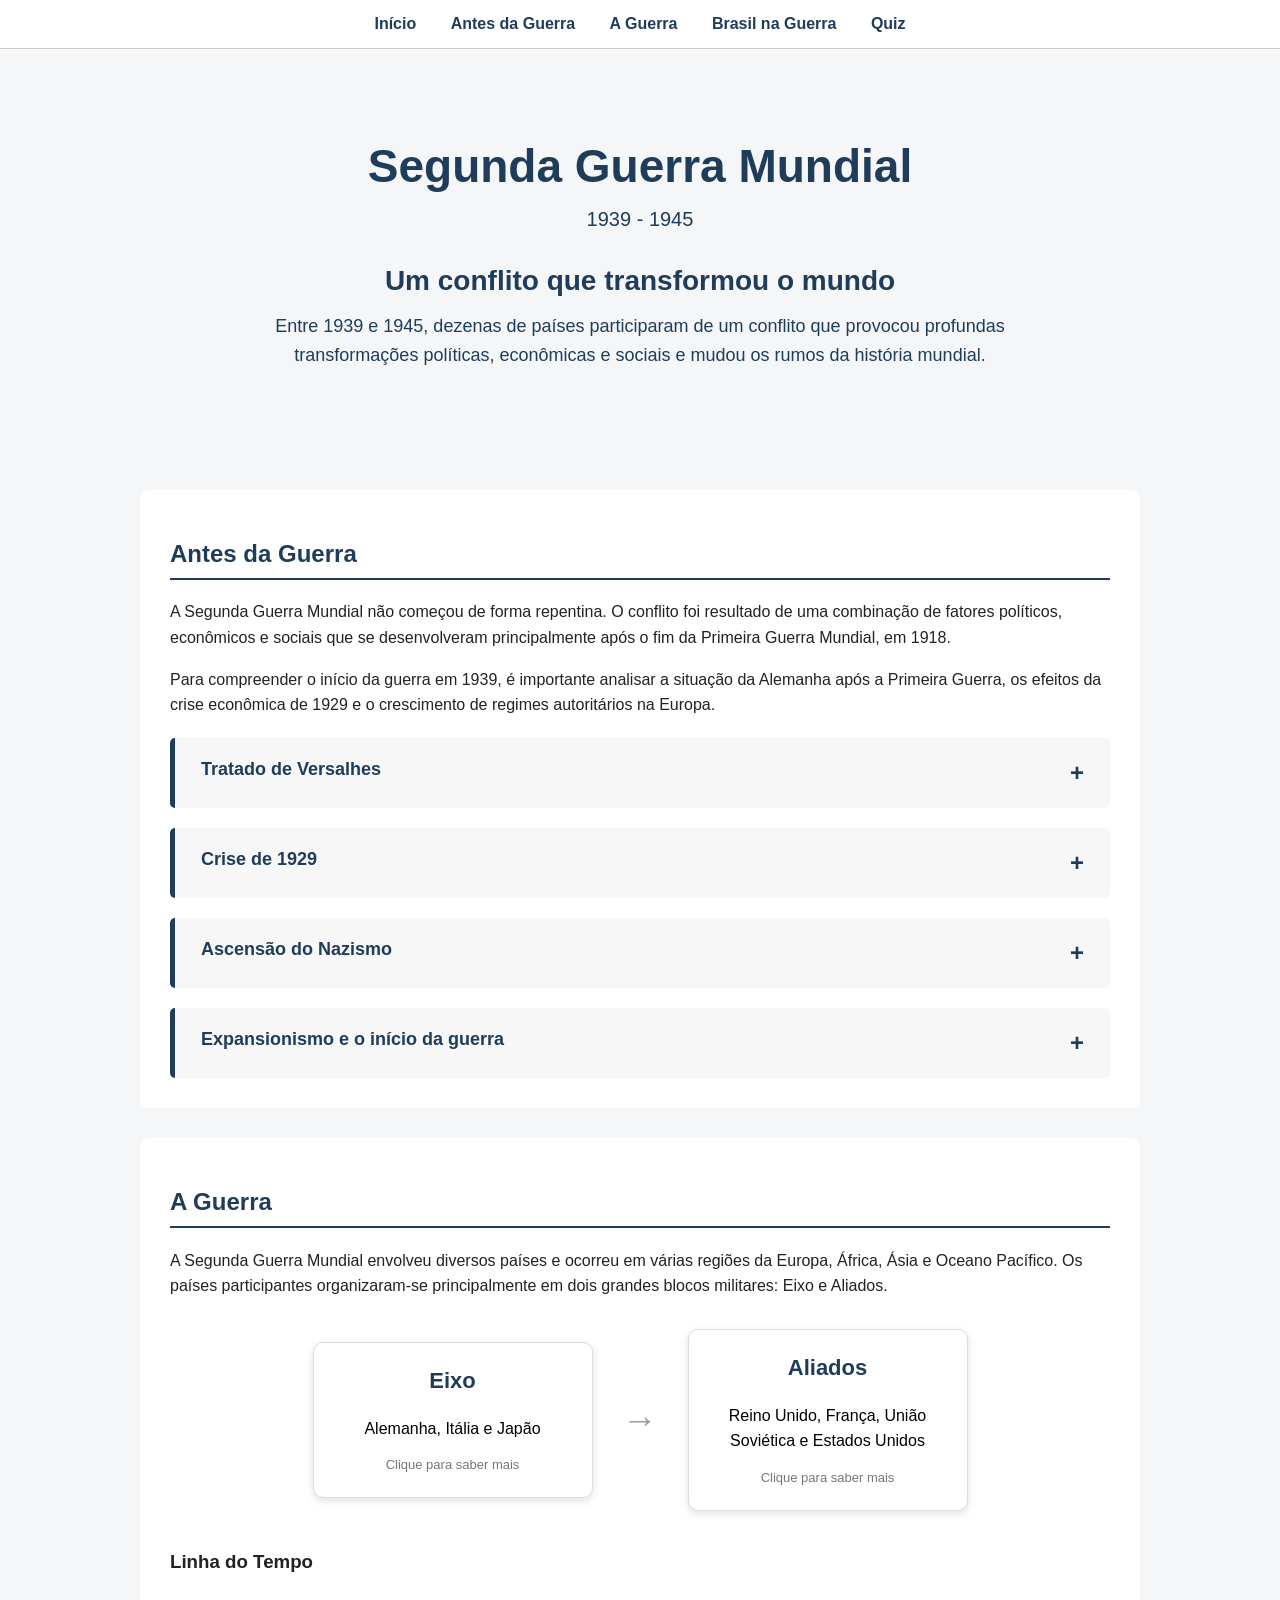
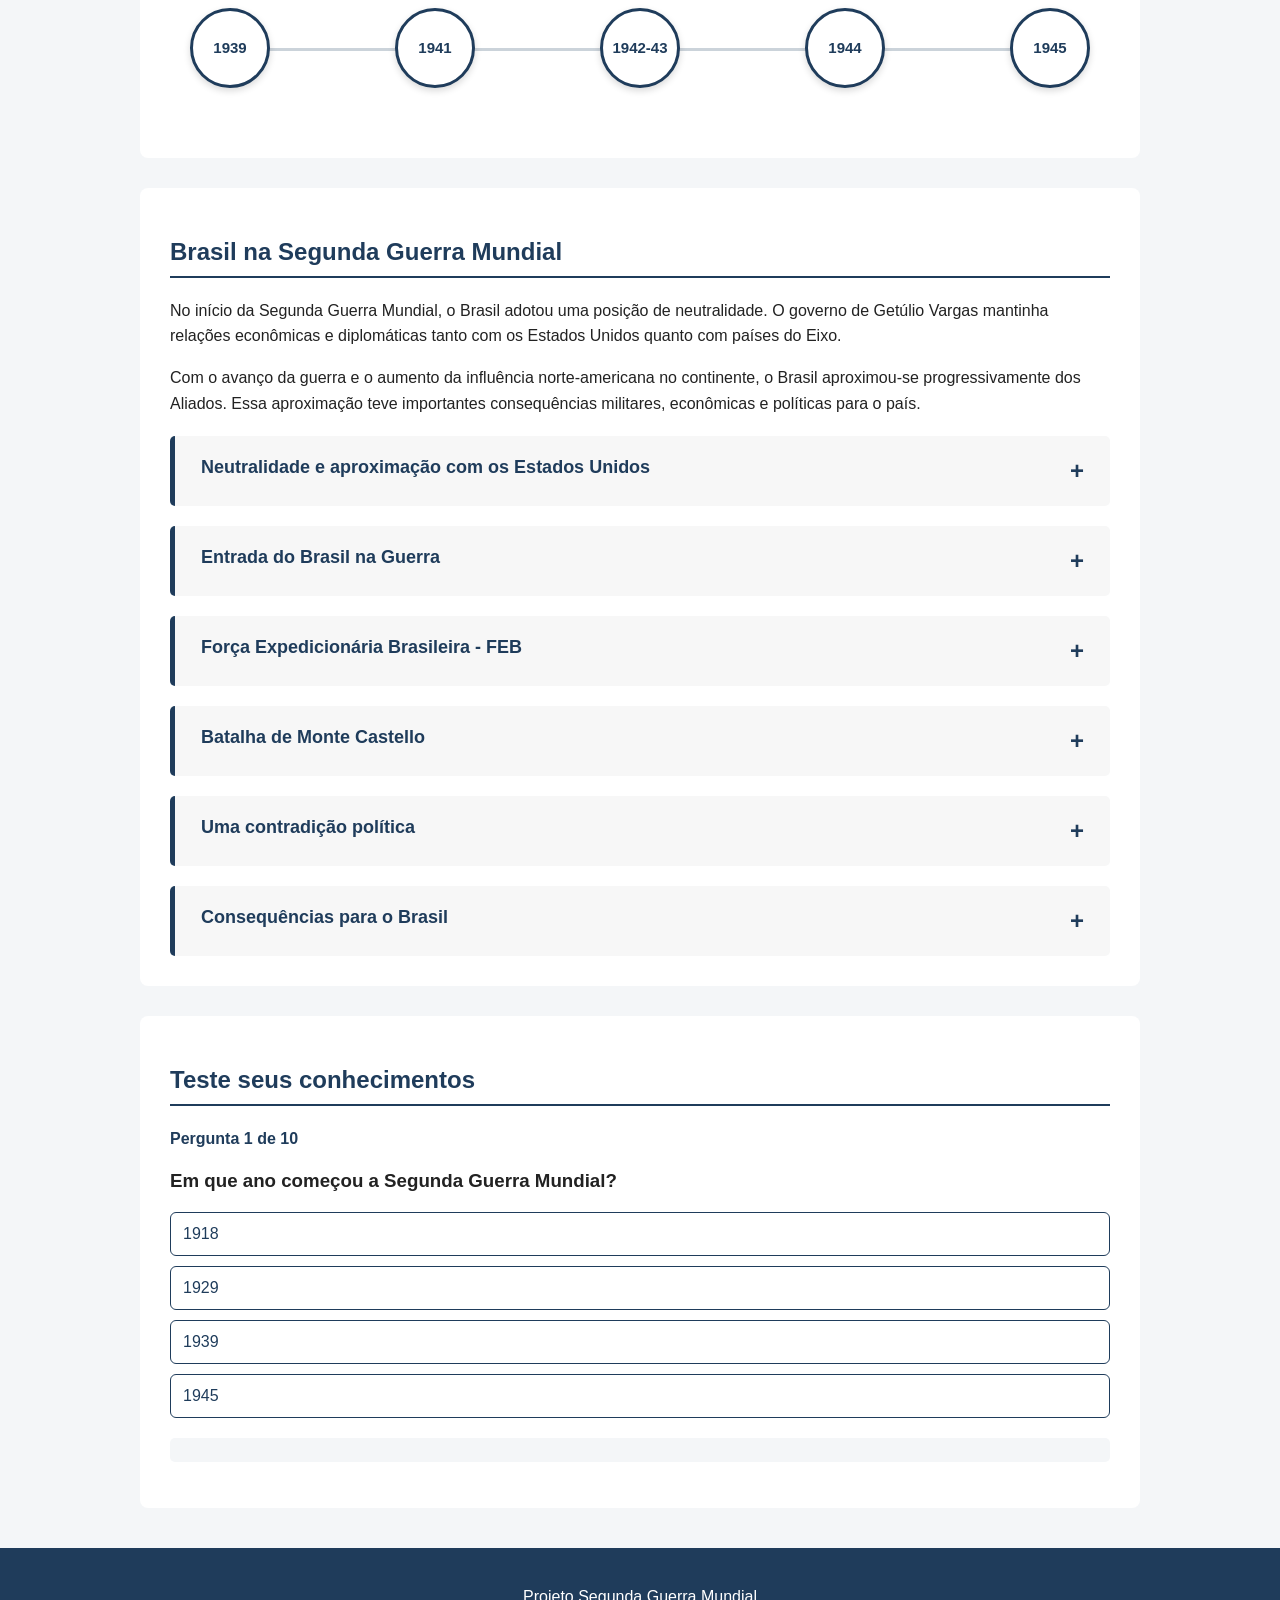
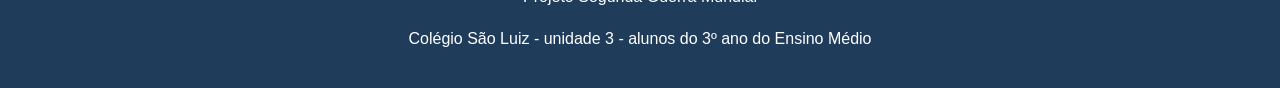
==== index.html @ da37304d "Add files via upload" ====
<!DOCTYPE html>
<html lang="pt-br">

<head>
    <meta charset="UTF-8">
    <meta name="viewport" content="width=device-width, initial-scale=1.0">
    <title>Segunda Guerra Mundial</title>
    <link rel="stylesheet" href="style.css">
</head>

<body>

    <!-- MENU -->
    <nav>
        <a href="#inicio">Início</a>
        <a href="#antes-guerra">Antes da Guerra</a>
        <a href="#guerra">A Guerra</a>
        <a href="#brasil">Brasil na Guerra</a>
        <a href="#quiz">Quiz</a>
    </nav>

    <!-- CABEÇALHO -->
    <header id="inicio">
        <h1>Segunda Guerra Mundial</h1>
        <p class="periodo">1939 - 1945</p>

        <h2>Um conflito que transformou o mundo</h2>

        <p class="introducao">
            Entre 1939 e 1945, dezenas de países participaram de um conflito
            que provocou profundas transformações políticas, econômicas
            e sociais e mudou os rumos da história mundial.
        </p>
    </header>

    <!-- CONTEÚDO PRINCIPAL -->
    <main>

        <!-- ANTES DA GUERRA -->
        <section id="antes-guerra">

            <h2>Antes da Guerra</h2>

            <p>
                A Segunda Guerra Mundial não começou de forma repentina.
                O conflito foi resultado de uma combinação de fatores políticos,
                econômicos e sociais que se desenvolveram principalmente após
                o fim da Primeira Guerra Mundial, em 1918.
            </p>

            <p>
                Para compreender o início da guerra em 1939, é importante analisar
                a situação da Alemanha após a Primeira Guerra, os efeitos da crise
                econômica de 1929 e o crescimento de regimes autoritários na Europa.
            </p>

            <article class="acordeao">

                <button class="titulo-acordeao">
                    Tratado de Versalhes
                    <span>+</span>
                </button>

                <div class="conteudo-acordeao">
                    <p>
                        O Tratado de Versalhes foi assinado em 1919, após a derrota
                        da Alemanha na Primeira Guerra Mundial. O acordo estabeleceu
                        uma série de punições e limitações ao país.
                    </p>

                    <p>
                        A Alemanha perdeu territórios, teve suas forças militares
                        reduzidas e foi obrigada a pagar grandes reparações financeiras
                        aos países vencedores.
                    </p>

                    <p>
                        Além disso, o tratado atribuiu à Alemanha e a seus aliados
                        a responsabilidade pelas perdas e danos provocados pela guerra.
                    </p>

                    <p>
                        Essas condições provocaram forte ressentimento em parte da
                        sociedade alemã. Adolf Hitler posteriormente explorou esse
                        sentimento em seus discursos, prometendo recuperar o orgulho
                        nacional, reconstruir as forças militares e romper com as
                        limitações impostas pelo tratado.
                    </p>

                    <p>
                        <strong>Atenção para o ENEM:</strong>
                        o Tratado de Versalhes não deve ser entendido como a única
                        causa da Segunda Guerra Mundial. Ele fez parte de um conjunto
                        de fatores que contribuíram para a instabilidade política
                        europeia no período entre guerras.
                    </p>
                </div>

            </article>

            <article class="acordeao">

                <button class="titulo-acordeao">
                    Crise de 1929
                    <span>+</span>
                </button>

                <div class="conteudo-acordeao">
                    <p>
                        Em 1929, uma grave crise econômica iniciada nos Estados Unidos
                        atingiu diversos países. Empresas faliram, bancos fecharam
                        e milhões de pessoas ficaram desempregadas.
                    </p>

                    <p>
                        A Alemanha foi especialmente afetada porque sua economia
                        dependia fortemente de empréstimos e investimentos
                        norte-americanos durante a década de 1920.
                    </p>

                    <p>
                        Com o aumento do desemprego, da pobreza e da insatisfação
                        social, muitos alemães perderam confiança nas instituições
                        democráticas da República de Weimar.
                    </p>

                    <p>
                        Nesse ambiente de instabilidade, partidos políticos radicais
                        ganharam espaço. O Partido Nazista utilizou a crise para
                        ampliar seu apoio, apresentando Hitler como um líder capaz
                        de recuperar a economia e restaurar o poder da Alemanha.
                    </p>

                    <p>
                        <strong>Relação importante:</strong>
                        crise econômica → aumento da insatisfação social →
                        enfraquecimento político → crescimento de movimentos
                        autoritários.
                    </p>
                </div>

            </article>

            <article class="acordeao">

                <button class="titulo-acordeao">
                    Ascensão do Nazismo
                    <span>+</span>
                </button>

                <div class="conteudo-acordeao">
                    <p>
                        Adolf Hitler tornou-se chanceler da Alemanha em 1933.
                        Nos anos seguintes, o regime nazista eliminou progressivamente
                        as instituições democráticas e estabeleceu uma ditadura.
                    </p>

                    <p>
                        O nazismo defendia um nacionalismo extremo, o militarismo,
                        o autoritarismo e uma ideologia racial baseada na falsa ideia
                        de superioridade de determinados grupos humanos.
                    </p>

                    <p>
                        O antissemitismo tornou-se política de Estado. Judeus foram
                        perseguidos, tiveram direitos retirados e posteriormente foram
                        vítimas de um processo sistemático de deportação e extermínio.
                    </p>

                    <p>
                        O governo nazista também utilizou intensamente a propaganda.
                        Rádio, cinema, cartazes, discursos e grandes manifestações
                        públicas foram utilizados para divulgar a ideologia do regime
                        e construir a imagem de Hitler como líder da nação.
                    </p>

                    <p>
                        Ao mesmo tempo, a Alemanha iniciou um processo de
                        rearmamento e expansão territorial, desrespeitando
                        diversas limitações estabelecidas após a Primeira Guerra.
                    </p>

                    <p>
                        <strong>Atenção para o ENEM:</strong>
                        propaganda, autoritarismo, nacionalismo, perseguição de
                        minorias e manipulação da opinião pública são temas que
                        podem aparecer associados ao estudo dos regimes totalitários.
                    </p>
                </div>

            </article>

            <article class="acordeao">

                <button class="titulo-acordeao">
                    Expansionismo e o início da guerra
                    <span>+</span>
                </button>

                <div class="conteudo-acordeao">
                    <p>
                        Durante a década de 1930, Alemanha, Itália e Japão adotaram
                        políticas expansionistas. Esses países buscavam ampliar
                        seus territórios e sua influência política e econômica.
                    </p>

                    <p>
                        Em 1938, a Alemanha anexou a Áustria, episódio conhecido
                        como Anschluss. No mesmo ano, Hitler reivindicou os Sudetos,
                        região da Tchecoslováquia com grande população de origem alemã.
                    </p>

                    <p>
                        Reino Unido e França inicialmente adotaram uma política
                        conhecida como <strong>apaziguamento</strong>, fazendo
                        concessões a Hitler na tentativa de evitar uma nova guerra
                        europeia.
                    </p>

                    <p>
                        A estratégia não conseguiu impedir a expansão alemã.
                        Em 1º de setembro de 1939, tropas alemãs invadiram a Polônia.
                    </p>

                    <p>
                        Dois dias depois, Reino Unido e França declararam guerra
                        à Alemanha. Começava oficialmente a Segunda Guerra Mundial.
                    </p>
                </div>

            </article>

        </section>

        <!-- A GUERRA -->
        <section id="guerra">

            <h2>A Guerra</h2>

            <p>
                A Segunda Guerra Mundial envolveu diversos países e ocorreu
                em várias regiões da Europa, África, Ásia e Oceano Pacífico.
                Os países participantes organizaram-se principalmente em
                dois grandes blocos militares: Eixo e Aliados.
            </p>

            <div class="blocos-guerra">

                <button class="bloco-guerra" onclick="mostrarBlocoGuerra('eixo')">
                    <h3>Eixo</h3>
                    <p>Alemanha, Itália e Japão</p>
                    <span>Clique para saber mais</span>
                </button>

                <div class="seta-guerra">→</div>

                <button class="bloco-guerra" onclick="mostrarBlocoGuerra('aliados')">
                    <h3>Aliados</h3>
                    <p>
                        Reino Unido, França,
                        União Soviética e Estados Unidos
                    </p>
                    <span>Clique para saber mais</span>
                </button>

            </div>

            <div id="eixo" class="conteudo-guerra">

                <h3>Potências do Eixo</h3>

                <p>
                    O Eixo foi formado principalmente por Alemanha,
                    Itália e Japão. Esses países possuíam governos
                    autoritários e adotavam políticas expansionistas.
                </p>

                <p>
                    A Alemanha nazista, liderada por Adolf Hitler,
                    buscava ampliar seus territórios na Europa.
                    A Itália fascista, comandada por Benito Mussolini,
                    buscava expandir sua influência no Mediterrâneo
                    e na África.
                </p>

                <p>
                    O Japão desenvolvia um projeto expansionista na Ásia
                    e no Oceano Pacífico, ocupando territórios e buscando
                    ampliar seu acesso a recursos naturais.
                </p>

            </div>

            <div id="aliados" class="conteudo-guerra">

                <h3>Potências Aliadas</h3>

                <p>
                    Entre as principais potências Aliadas estavam
                    Reino Unido, França, União Soviética
                    e Estados Unidos.
                </p>

                <p>
                    A composição dos Aliados mudou durante o conflito.
                    A União Soviética passou a combater diretamente
                    a Alemanha após a invasão alemã de seu território
                    em 1941.
                </p>

                <p>
                    No mesmo ano, os Estados Unidos entraram na guerra
                    após o ataque japonês à base naval de Pearl Harbor.
                    A entrada norte-americana ampliou significativamente
                    os recursos militares e econômicos disponíveis
                    aos Aliados.
                </p>

            </div>

            <!-- LINHA DO TEMPO -->
            <div class="linha-tempo">

                <h3>Linha do Tempo</h3>

                <div class="anos">
                    <button onclick="mostrarAno('ano1939', this)">1939</button>
                    <button onclick="mostrarAno('ano1941', this)">1941</button>
                    <button onclick="mostrarAno('ano1942', this)">1942-43</button>
                    <button onclick="mostrarAno('ano1944', this)">1944</button>
                    <button onclick="mostrarAno('ano1945', this)">1945</button>
                </div>

                <div id="ano1939" class="evento">

                    <h4>1939 - O início da guerra</h4>

                    <p>
                        Em 1º de setembro de 1939, tropas alemãs
                        invadiram a Polônia. Dois dias depois,
                        Reino Unido e França declararam guerra
                        à Alemanha.
                    </p>

                    <p>
                        Nos primeiros anos do conflito, a Alemanha utilizou
                        uma estratégia conhecida como
                        <strong>Blitzkrieg</strong>, ou guerra-relâmpago.
                    </p>

                    <p>
                        A estratégia combinava ataques rápidos de forças
                        terrestres, tanques e aviação para romper as defesas
                        inimigas antes que o adversário tivesse tempo
                        de reorganizar suas tropas.
                    </p>

                    <p>
                        A Blitzkrieg permitiu rápidas conquistas alemãs
                        em diversos territórios europeus.
                    </p>

                </div>

                <div id="ano1941" class="evento">

                    <h4>1941 - A guerra ganha dimensão global</h4>

                    <p>
                        Em junho de 1941, Hitler iniciou a
                        <strong>Operação Barbarossa</strong>,
                        uma gigantesca ofensiva militar contra
                        a União Soviética.
                    </p>

                    <p>
                        A invasão rompeu o pacto de não agressão que
                        Alemanha e União Soviética haviam assinado em 1939.
                        A partir daquele momento, os soviéticos passaram
                        a combater diretamente a Alemanha.
                    </p>

                    <p>
                        Em dezembro de 1941, o Japão atacou a base naval
                        norte-americana de <strong>Pearl Harbor</strong>,
                        no Havaí.
                    </p>

                    <p>
                        O ataque levou os Estados Unidos a entrarem
                        oficialmente na guerra. Com a participação direta
                        dos Estados Unidos e da União Soviética,
                        o equilíbrio de forças começou a mudar.
                    </p>

                </div>

                <div id="ano1942" class="evento">

                    <h4>1942-1943 - A virada da guerra</h4>

                    <p>
                        Entre 1942 e 1943 ocorreram batalhas decisivas
                        que começaram a alterar o rumo do conflito
                        em favor dos Aliados.
                    </p>

                    <p>
                        Na <strong>Batalha de Stalingrado</strong>,
                        tropas alemãs e soviéticas enfrentaram-se
                        em um dos combates mais violentos da guerra.
                    </p>

                    <p>
                        Em fevereiro de 1943, as forças alemãs cercadas
                        em Stalingrado se renderam.
                    </p>

                    <p>
                        A vitória soviética representou um importante
                        ponto de virada na frente oriental. A partir daí,
                        o Exército Vermelho avançou progressivamente
                        em direção à Alemanha.
                    </p>

                    <p>
                        No Oceano Pacífico, os Estados Unidos também
                        começaram a conter a expansão japonesa.
                        A <strong>Batalha de Midway</strong>, em 1942,
                        foi uma importante vitória norte-americana.
                    </p>

                </div>

                <div id="ano1944" class="evento">

                    <h4>1944 - O Dia D</h4>

                    <p>
                        Em 6 de junho de 1944, tropas dos Aliados
                        desembarcaram nas praias da Normandia,
                        no norte da França.
                    </p>

                    <p>
                        A operação ficou conhecida como
                        <strong>Dia D</strong> e abriu uma nova frente
                        de combate contra as forças alemãs
                        na Europa Ocidental.
                    </p>

                    <p>
                        Nos meses seguintes, os Aliados avançaram
                        pelo território francês. Paris foi libertada
                        em agosto de 1944.
                    </p>

                    <p>
                        Enquanto isso, tropas soviéticas continuavam
                        avançando pelo leste europeu em direção
                        ao território alemão.
                    </p>

                </div>

                <div id="ano1945" class="evento">

                    <h4>1945 - O fim da Segunda Guerra Mundial</h4>

                    <p>
                        No início de 1945, a Alemanha estava sendo
                        pressionada pelos Aliados no oeste
                        e pelas forças soviéticas no leste.
                    </p>

                    <p>
                        Tropas soviéticas chegaram a Berlim em abril.
                        Adolf Hitler morreu no final daquele mês
                        e, poucos dias depois, a Alemanha se rendeu.
                    </p>

                    <p>
                        A guerra na Europa terminou em maio de 1945,
                        mas os combates continuaram no Oceano Pacífico.
                    </p>

                    <p>
                        Em agosto, os Estados Unidos lançaram bombas
                        atômicas sobre as cidades japonesas de
                        <strong>Hiroshima</strong> e
                        <strong>Nagasaki</strong>.
                    </p>

                    <p>
                        O Japão anunciou sua rendição em agosto de 1945,
                        encerrando a Segunda Guerra Mundial.
                    </p>

                    <p>
                        O uso das bombas atômicas permanece objeto
                        de debates históricos sobre sua necessidade,
                        seus efeitos sobre a população civil e as
                        circunstâncias que levaram à rendição japonesa.
                    </p>

                </div>

            </div>

        </section>

        <!-- BRASIL NA GUERRA -->
        <section id="brasil">

            <h2>Brasil na Segunda Guerra Mundial</h2>

            <p>
                No início da Segunda Guerra Mundial, o Brasil adotou uma posição
                de neutralidade. O governo de Getúlio Vargas mantinha relações
                econômicas e diplomáticas tanto com os Estados Unidos quanto
                com países do Eixo.
            </p>

            <p>
                Com o avanço da guerra e o aumento da influência norte-americana
                no continente, o Brasil aproximou-se progressivamente dos Aliados.
                Essa aproximação teve importantes consequências militares,
                econômicas e políticas para o país.
            </p>

            <article class="acordeao">

                <button class="titulo-acordeao">
                    Neutralidade e aproximação com os Estados Unidos
                    <span>+</span>
                </button>

                <div class="conteudo-acordeao">
                    <p>
                        Durante os primeiros anos da guerra, o governo brasileiro
                        procurou manter uma posição de neutralidade.
                    </p>

                    <p>
                        Getúlio Vargas buscava negociar com diferentes potências
                        internacionais e obter vantagens econômicas para o processo
                        de industrialização brasileira.
                    </p>

                    <p>
                        Com o tempo, o Brasil aproximou-se dos Estados Unidos.
                        Essa relação envolveu acordos econômicos e militares,
                        além da utilização de bases aéreas brasileiras no Nordeste,
                        região estrategicamente importante para as operações
                        dos Aliados no Oceano Atlântico.
                    </p>

                    <p>
                        A aproximação também contribuiu para projetos de
                        industrialização, como a criação da Companhia Siderúrgica
                        Nacional, importante para o desenvolvimento da indústria
                        de base no país.
                    </p>
                </div>

            </article>

            <article class="acordeao">

                <button class="titulo-acordeao">
                    Entrada do Brasil na Guerra
                    <span>+</span>
                </button>

                <div class="conteudo-acordeao">
                    <p>
                        Em 1942, submarinos do Eixo atacaram diversos navios
                        mercantes brasileiros no Oceano Atlântico.
                    </p>

                    <p>
                        Os ataques provocaram a morte de centenas de pessoas
                        e causaram forte reação da população brasileira.
                        Manifestações ocorreram em várias cidades exigindo
                        uma resposta do governo.
                    </p>

                    <p>
                        Em agosto de 1942, o Brasil declarou estado de guerra
                        contra a Alemanha e a Itália, passando oficialmente
                        a participar do conflito ao lado dos Aliados.
                    </p>

                    <p>
                        O Brasil foi o único país da América do Sul a enviar
                        tropas terrestres para combater diretamente na Europa.
                    </p>
                </div>

            </article>

            <article class="acordeao">

                <button class="titulo-acordeao">
                    Força Expedicionária Brasileira - FEB
                    <span>+</span>
                </button>

                <div class="conteudo-acordeao">
                    <p>
                        Para participar dos combates na Europa, o Brasil criou
                        a <strong>Força Expedicionária Brasileira (FEB)</strong>.
                    </p>

                    <p>
                        Aproximadamente 25 mil militares brasileiros foram enviados
                        para a Itália entre 1944 e 1945, onde combateram tropas
                        alemãs ao lado das forças Aliadas.
                    </p>

                    <p>
                        Os soldados brasileiros ficaram conhecidos popularmente
                        como <strong>pracinhas</strong>.
                    </p>

                    <p>
                        O símbolo da FEB era uma cobra fumando cachimbo.
                        A imagem fazia referência à expressão utilizada antes
                        da participação brasileira na guerra:
                        <strong>"é mais fácil uma cobra fumar do que o Brasil
                        entrar na guerra"</strong>.
                    </p>

                    <p>
                        Quando o Brasil efetivamente enviou soldados para o conflito,
                        a frase acabou transformada no lema
                        <strong>"A cobra está fumando"</strong>.
                    </p>
                </div>

            </article>

            <article class="acordeao">

                <button class="titulo-acordeao">
                    Batalha de Monte Castello
                    <span>+</span>
                </button>

                <div class="conteudo-acordeao">
                    <p>
                        Uma das batalhas mais conhecidas envolvendo soldados
                        brasileiros ocorreu em <strong>Monte Castello</strong>,
                        na região dos Apeninos, na Itália.
                    </p>

                    <p>
                        A posição era ocupada por forças alemãs e representava
                        um importante ponto estratégico para o avanço dos Aliados.
                    </p>

                    <p>
                        Depois de diferentes tentativas de conquista,
                        as tropas brasileiras conseguiram tomar Monte Castello
                        em fevereiro de 1945.
                    </p>

                    <p>
                        A participação da FEB nessa e em outras operações tornou-se
                        um dos episódios mais lembrados da presença brasileira
                        na Segunda Guerra Mundial.
                    </p>
                </div>

            </article>

            <article class="acordeao">

                <button class="titulo-acordeao">
                    Uma contradição política
                    <span>+</span>
                </button>

                <div class="conteudo-acordeao">
                    <p>
                        A participação brasileira na guerra criou uma importante
                        contradição política.
                    </p>

                    <p>
                        Desde 1937, o Brasil vivia sob o
                        <strong>Estado Novo</strong>, regime autoritário
                        comandado por Getúlio Vargas.
                    </p>

                    <p>
                        Ao mesmo tempo, soldados brasileiros estavam sendo enviados
                        à Europa para combater governos autoritários e fascistas.
                    </p>

                    <p>
                        Essa situação fortaleceu críticas ao Estado Novo.
                        Se o Brasil lutava pela liberdade e contra ditaduras
                        no exterior, aumentava a pressão para que também
                        restabelecesse a democracia dentro do próprio país.
                    </p>
                </div>

            </article>

            <article class="acordeao">

                <button class="titulo-acordeao">
                    Consequências para o Brasil
                    <span>+</span>
                </button>

                <div class="conteudo-acordeao">
                    <p>
                        O fim da Segunda Guerra Mundial coincidiu com um período
                        de forte pressão pela redemocratização brasileira.
                    </p>

                    <p>
                        Em 1945, Getúlio Vargas foi afastado do poder,
                        encerrando o Estado Novo.
                    </p>

                    <p>
                        Nos anos seguintes, o Brasil iniciou uma nova fase
                        democrática, com eleições e a elaboração de uma nova
                        Constituição em 1946.
                    </p>

                    <p>
                        A guerra também fortaleceu as relações entre Brasil
                        e Estados Unidos e contribuiu para transformações
                        econômicas e industriais no país.
                    </p>

                    <p>
                        <strong>Atenção para o ENEM:</strong>
                        é importante perceber a relação entre a participação
                        brasileira na guerra e o processo de redemocratização.
                        A contradição entre combater regimes autoritários na Europa
                        e manter uma ditadura no Brasil é um ponto especialmente
                        relevante.
                    </p>
                </div>

            </article>

        </section>

        <!-- QUIZ -->
        <section id="quiz">

            <h2>Teste seus conhecimentos</h2>

            <div id="quiz-container">
                <p id="progresso"></p>
                <h3 id="pergunta"></h3>
                <div id="alternativas"></div>
                <p id="feedback"></p>

                <button id="proxima" onclick="proximaPergunta()">
                    Próxima pergunta
                </button>
            </div>

        </section>

    </main>

    <!-- RODAPÉ -->
    <footer>
        <p>Projeto Segunda Guerra Mundial</p>
        <p>Colégio São Luiz - unidade 3 - alunos do 3º ano do Ensino Médio</p>
    </footer>

    <script src="script.js"></script>

</body>
</html>
---- style.css ----
html {
    scroll-behavior: smooth;
}

body {
    margin: 0;
    font-family: Arial, sans-serif;
    background-color: #f4f6f8;
    color: #222;
}

/* CABEÇALHO */

header {
    background-color: #f4f6f8;
    color: #1f3c5b;
    text-align: center;
    padding: 90px 20px;
}

header h1 {
    margin: 0;
    font-size: 46px;
}

header .periodo {
    font-size: 20px;
    margin: 10px 0 30px;
}

header h2 {
    font-size: 28px;
    margin-bottom: 15px;
}

header .introducao {
    max-width: 800px;
    margin: auto;
    font-size: 18px;
    line-height: 1.6;
}

/* MENU */

nav {
    background-color: white;
    text-align: center;
    padding: 15px;
    border-bottom: 1px solid #ccc;
    position: sticky;
    top: 0;
    z-index: 1000;
}

nav a {
    color: #1f3c5b;
    text-decoration: none;
    margin: 0 15px;
    font-weight: bold;
}

nav a:hover {
    color: #c0392b;
}

/* CONTEÚDO PRINCIPAL */

main {
    width: 85%;
    max-width: 1000px;
    margin: auto;
}

/* SEÇÕES */

section {
    background-color: white;
    margin: 30px 0;
    padding: 30px;
    border-radius: 8px;
}

section h2 {
    color: #1f3c5b;
    border-bottom: 2px solid #1f3c5b;
    padding-bottom: 10px;
}

/* CARDS */

article {
    background-color: #f7f7f7;
    margin-top: 20px;
    padding: 20px;
    border-left: 5px solid #1f3c5b;
    border-radius: 5px;
}

article h3 {
    margin-top: 0;
    color: #1f3c5b;
}

/* PARÁGRAFOS */

p {
    line-height: 1.6;
}

/* ACORDEÃO */

.titulo-acordeao {
    width: 100%;
    background-color: transparent;
    border: none;
    font-size: 18px;
    font-weight: bold;
    color: #1f3c5b;
    text-align: left;
    cursor: pointer;
    display: flex;
    justify-content: space-between;
}

.titulo-acordeao span {
    font-size: 24px;
}

.conteudo-acordeao {
    display: none;
    margin-top: 15px;
}

/* EIXO E ALIADOS */

.blocos-guerra {
    display: flex;
    align-items: center;
    justify-content: center;
    gap: 30px;
    margin: 30px 0;
}

.bloco-guerra {
    width: 280px;
    min-height: 150px;
    background-color: white;
    border: 1px solid #ddd;
    border-radius: 10px;
    padding: 25px;
    cursor: pointer;
    box-shadow: 0 3px 8px rgba(0, 0, 0, 0.12);
    transition: 0.3s;
}

.bloco-guerra:hover {
    transform: translateY(-5px);
    border-color: #1f3c5b;
}

.bloco-guerra h3 {
    color: #1f3c5b;
    margin-top: 0;
    font-size: 22px;
}

.bloco-guerra p {
    font-size: 16px;
}

.bloco-guerra span {
    font-size: 13px;
    color: #777;
}

.seta-guerra {
    font-size: 35px;
    color: #999;
}

.conteudo-guerra {
    display: none;
    background-color: #f7f7f7;
    border-left: 5px solid #1f3c5b;
    padding: 20px;
    margin: 20px 0;
    border-radius: 5px;
}

.conteudo-guerra h3 {
    color: #1f3c5b;
    margin-top: 0;
}

/* LINHA DO TEMPO */

.linha-tempo {
    margin-top: 40px;
}

.anos {
    position: relative;
    display: flex;
    justify-content: space-between;
    align-items: center;
    margin: 35px 20px 40px;
}

.anos::before {
    content: "";
    position: absolute;
    top: 50%;
    left: 5%;
    right: 5%;
    height: 3px;
    background-color: #cbd3da;
    z-index: 0;
}

.anos button {
    position: relative;
    z-index: 1;
    width: 80px;
    height: 80px;
    border-radius: 50%;
    background-color: white;
    color: #1f3c5b;
    border: 3px solid #1f3c5b;
    font-weight: bold;
    font-size: 15px;
    cursor: pointer;
    transition: 0.3s;
    box-shadow: 0 3px 7px rgba(0, 0, 0, 0.15);
}

.anos button:hover {
    background-color: #1f3c5b;
    color: white;
    transform: translateY(-2px);
}

.anos button.ativo {
    background-color: #1f3c5b;
    color: white;
    transform: scale(1.12);
}

.evento {
    display: none;
    background-color: #f7f7f7;
    padding: 20px;
    margin-top: 20px;
    border-left: 5px solid #1f3c5b;
    border-radius: 5px;
}

.evento h4 {
    margin-top: 0;
    color: #1f3c5b;
    font-size: 19px;
}

/* QUIZ */

#quiz-container {
    margin-top: 20px;
}

#progresso {
    font-weight: bold;
    color: #1f3c5b;
}

#alternativas {
    display: flex;
    flex-direction: column;
    gap: 10px;
    margin: 20px 0;
}

#alternativas button {
    padding: 12px;
    border: 1px solid #1f3c5b;
    border-radius: 6px;
    background-color: white;
    color: #1f3c5b;
    cursor: pointer;
    text-align: left;
    font-size: 16px;
}

#alternativas button:hover {
    background-color: #e8edf2;
}

#alternativas button.correta {
    background-color: #d4edda;
    border-color: #2e7d32;
    color: #1b5e20;
}

#alternativas button.errada {
    background-color: #f8d7da;
    border-color: #c62828;
    color: #8e0000;
}

#alternativas button:disabled {
    cursor: default;
}

#feedback {
    margin-top: 15px;
    padding: 12px;
    background-color: #f4f6f8;
    border-radius: 5px;
    line-height: 1.5;
    font-weight: bold;
}

#proxima,
#refazer {
    background-color: #1f3c5b;
    color: white;
    border: none;
    padding: 12px 20px;
    border-radius: 6px;
    cursor: pointer;
}

#proxima {
    display: none;
}

#refazer {
    font-weight: bold;
}

#proxima:hover,
#refazer:hover {
    background-color: #c0392b;
}

/* RODAPÉ */

footer {
    background-color: #1f3c5b;
    color: white;
    text-align: center;
    padding: 20px;
    margin-top: 40px;
}
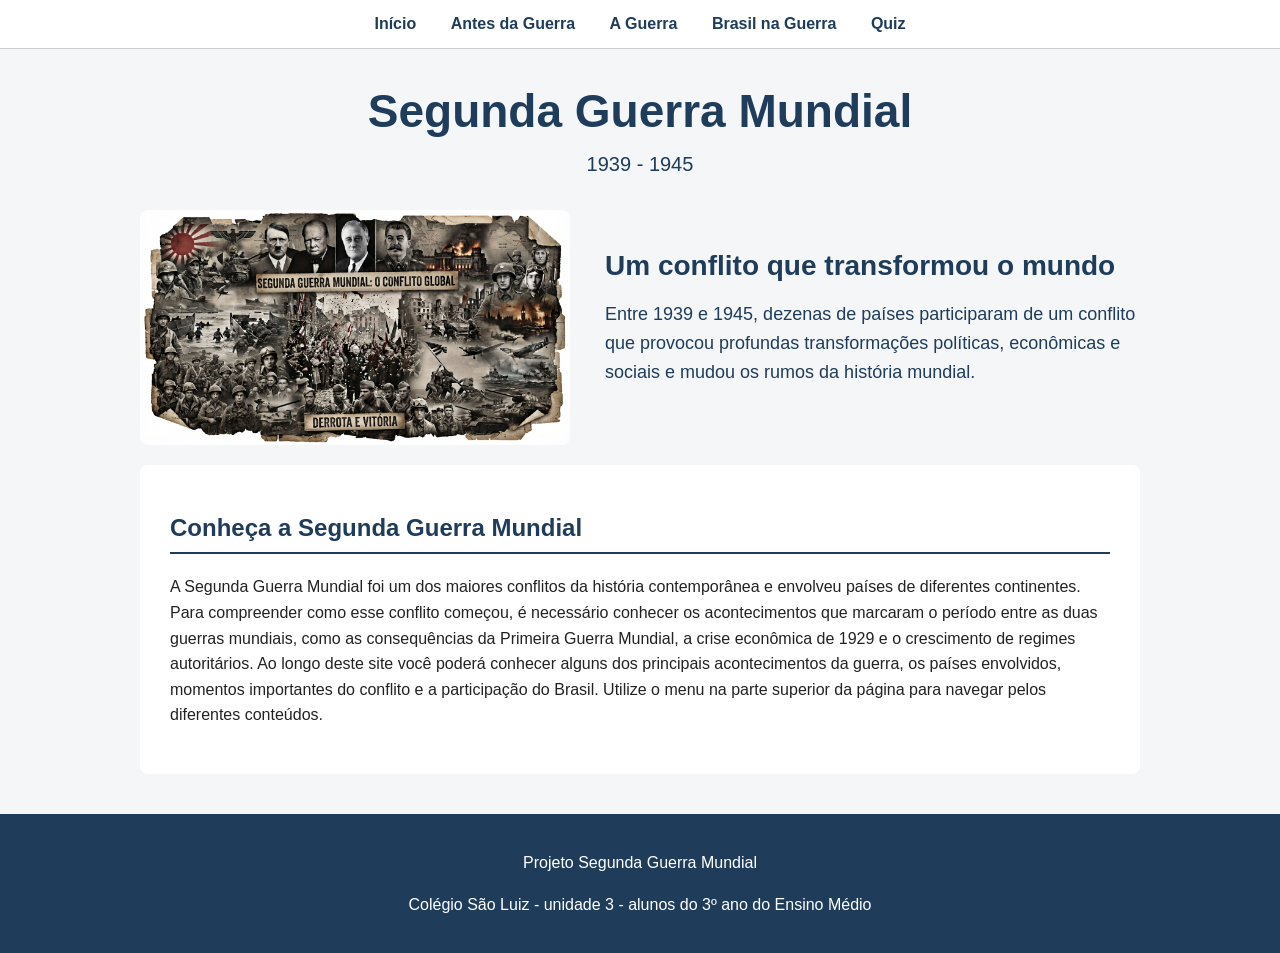
==== commit 30746139: "Add files via upload" ====
--- a/index.html
+++ b/index.html
@@ -4,781 +4,109 @@
 <head>
     <meta charset="UTF-8">
     <meta name="viewport" content="width=device-width, initial-scale=1.0">
+
     <title>Segunda Guerra Mundial</title>
+
     <link rel="stylesheet" href="style.css">
 </head>
 
 <body>
 
-    <!-- MENU -->
+    <!-- =====================================================
+         MENU
+    ====================================================== -->
+
     <nav>
-        <a href="#inicio">Início</a>
-        <a href="#antes-guerra">Antes da Guerra</a>
-        <a href="#guerra">A Guerra</a>
-        <a href="#brasil">Brasil na Guerra</a>
-        <a href="#quiz">Quiz</a>
+        <a href="index.html">Início</a>
+        <a href="antes-guerra.html">Antes da Guerra</a>
+        <a href="guerra.html">A Guerra</a>
+        <a href="brasil.html">Brasil na Guerra</a>
+        <a href="quiz.html">Quiz</a>
     </nav>
 
-    <!-- CABEÇALHO -->
-    <header id="inicio">
+
+    <!-- =====================================================
+         CABEÇALHO
+    ====================================================== -->
+
+    <header>
+
         <h1>Segunda Guerra Mundial</h1>
-        <p class="periodo">1939 - 1945</p>
 
-        <h2>Um conflito que transformou o mundo</h2>
+        <p class="periodo">
+            1939 - 1945
+        </p>
 
-        <p class="introducao">
-            Entre 1939 e 1945, dezenas de países participaram de um conflito
-            que provocou profundas transformações políticas, econômicas
-            e sociais e mudou os rumos da história mundial.
-        </p>
-    </header>
 
-    <!-- CONTEÚDO PRINCIPAL -->
-    <main>
+        <!-- DESTAQUE DA PÁGINA INICIAL -->
 
-        <!-- ANTES DA GUERRA -->
-        <section id="antes-guerra">
+        <div class="destaque-inicio">
 
-            <h2>Antes da Guerra</h2>
+            <img
+                src="imagens/inicio.jfif"
+                alt="Montagem histórica representando acontecimentos da Segunda Guerra Mundial"
+            >
 
-            <p>
-                A Segunda Guerra Mundial não começou de forma repentina.
-                O conflito foi resultado de uma combinação de fatores políticos,
-                econômicos e sociais que se desenvolveram principalmente após
-                o fim da Primeira Guerra Mundial, em 1918.
-            </p>
+            <div class="texto-destaque">
 
-            <p>
-                Para compreender o início da guerra em 1939, é importante analisar
-                a situação da Alemanha após a Primeira Guerra, os efeitos da crise
-                econômica de 1929 e o crescimento de regimes autoritários na Europa.
-            </p>
-
-            <article class="acordeao">
-
-                <button class="titulo-acordeao">
-                    Tratado de Versalhes
-                    <span>+</span>
-                </button>
-
-                <div class="conteudo-acordeao">
-                    <p>
-                        O Tratado de Versalhes foi assinado em 1919, após a derrota
-                        da Alemanha na Primeira Guerra Mundial. O acordo estabeleceu
-                        uma série de punições e limitações ao país.
-                    </p>
-
-                    <p>
-                        A Alemanha perdeu territórios, teve suas forças militares
-                        reduzidas e foi obrigada a pagar grandes reparações financeiras
-                        aos países vencedores.
-                    </p>
-
-                    <p>
-                        Além disso, o tratado atribuiu à Alemanha e a seus aliados
-                        a responsabilidade pelas perdas e danos provocados pela guerra.
-                    </p>
-
-                    <p>
-                        Essas condições provocaram forte ressentimento em parte da
-                        sociedade alemã. Adolf Hitler posteriormente explorou esse
-                        sentimento em seus discursos, prometendo recuperar o orgulho
-                        nacional, reconstruir as forças militares e romper com as
-                        limitações impostas pelo tratado.
-                    </p>
-
-                    <p>
-                        <strong>Atenção para o ENEM:</strong>
-                        o Tratado de Versalhes não deve ser entendido como a única
-                        causa da Segunda Guerra Mundial. Ele fez parte de um conjunto
-                        de fatores que contribuíram para a instabilidade política
-                        europeia no período entre guerras.
-                    </p>
-                </div>
-
-            </article>
-
-            <article class="acordeao">
-
-                <button class="titulo-acordeao">
-                    Crise de 1929
-                    <span>+</span>
-                </button>
-
-                <div class="conteudo-acordeao">
-                    <p>
-                        Em 1929, uma grave crise econômica iniciada nos Estados Unidos
-                        atingiu diversos países. Empresas faliram, bancos fecharam
-                        e milhões de pessoas ficaram desempregadas.
-                    </p>
-
-                    <p>
-                        A Alemanha foi especialmente afetada porque sua economia
-                        dependia fortemente de empréstimos e investimentos
-                        norte-americanos durante a década de 1920.
-                    </p>
-
-                    <p>
-                        Com o aumento do desemprego, da pobreza e da insatisfação
-                        social, muitos alemães perderam confiança nas instituições
-                        democráticas da República de Weimar.
-                    </p>
-
-                    <p>
-                        Nesse ambiente de instabilidade, partidos políticos radicais
-                        ganharam espaço. O Partido Nazista utilizou a crise para
-                        ampliar seu apoio, apresentando Hitler como um líder capaz
-                        de recuperar a economia e restaurar o poder da Alemanha.
-                    </p>
-
-                    <p>
-                        <strong>Relação importante:</strong>
-                        crise econômica → aumento da insatisfação social →
-                        enfraquecimento político → crescimento de movimentos
-                        autoritários.
-                    </p>
-                </div>
-
-            </article>
-
-            <article class="acordeao">
-
-                <button class="titulo-acordeao">
-                    Ascensão do Nazismo
-                    <span>+</span>
-                </button>
-
-                <div class="conteudo-acordeao">
-                    <p>
-                        Adolf Hitler tornou-se chanceler da Alemanha em 1933.
-                        Nos anos seguintes, o regime nazista eliminou progressivamente
-                        as instituições democráticas e estabeleceu uma ditadura.
-                    </p>
-
-                    <p>
-                        O nazismo defendia um nacionalismo extremo, o militarismo,
-                        o autoritarismo e uma ideologia racial baseada na falsa ideia
-                        de superioridade de determinados grupos humanos.
-                    </p>
-
-                    <p>
-                        O antissemitismo tornou-se política de Estado. Judeus foram
-                        perseguidos, tiveram direitos retirados e posteriormente foram
-                        vítimas de um processo sistemático de deportação e extermínio.
-                    </p>
-
-                    <p>
-                        O governo nazista também utilizou intensamente a propaganda.
-                        Rádio, cinema, cartazes, discursos e grandes manifestações
-                        públicas foram utilizados para divulgar a ideologia do regime
-                        e construir a imagem de Hitler como líder da nação.
-                    </p>
-
-                    <p>
-                        Ao mesmo tempo, a Alemanha iniciou um processo de
-                        rearmamento e expansão territorial, desrespeitando
-                        diversas limitações estabelecidas após a Primeira Guerra.
-                    </p>
-
-                    <p>
-                        <strong>Atenção para o ENEM:</strong>
-                        propaganda, autoritarismo, nacionalismo, perseguição de
-                        minorias e manipulação da opinião pública são temas que
-                        podem aparecer associados ao estudo dos regimes totalitários.
-                    </p>
-                </div>
-
-            </article>
-
-            <article class="acordeao">
-
-                <button class="titulo-acordeao">
-                    Expansionismo e o início da guerra
-                    <span>+</span>
-                </button>
-
-                <div class="conteudo-acordeao">
-                    <p>
-                        Durante a década de 1930, Alemanha, Itália e Japão adotaram
-                        políticas expansionistas. Esses países buscavam ampliar
-                        seus territórios e sua influência política e econômica.
-                    </p>
-
-                    <p>
-                        Em 1938, a Alemanha anexou a Áustria, episódio conhecido
-                        como Anschluss. No mesmo ano, Hitler reivindicou os Sudetos,
-                        região da Tchecoslováquia com grande população de origem alemã.
-                    </p>
-
-                    <p>
-                        Reino Unido e França inicialmente adotaram uma política
-                        conhecida como <strong>apaziguamento</strong>, fazendo
-                        concessões a Hitler na tentativa de evitar uma nova guerra
-                        europeia.
-                    </p>
-
-                    <p>
-                        A estratégia não conseguiu impedir a expansão alemã.
-                        Em 1º de setembro de 1939, tropas alemãs invadiram a Polônia.
-                    </p>
-
-                    <p>
-                        Dois dias depois, Reino Unido e França declararam guerra
-                        à Alemanha. Começava oficialmente a Segunda Guerra Mundial.
-                    </p>
-                </div>
-
-            </article>
-
-        </section>
-
-        <!-- A GUERRA -->
-        <section id="guerra">
-
-            <h2>A Guerra</h2>
-
-            <p>
-                A Segunda Guerra Mundial envolveu diversos países e ocorreu
-                em várias regiões da Europa, África, Ásia e Oceano Pacífico.
-                Os países participantes organizaram-se principalmente em
-                dois grandes blocos militares: Eixo e Aliados.
-            </p>
-
-            <div class="blocos-guerra">
-
-                <button class="bloco-guerra" onclick="mostrarBlocoGuerra('eixo')">
-                    <h3>Eixo</h3>
-                    <p>Alemanha, Itália e Japão</p>
-                    <span>Clique para saber mais</span>
-                </button>
-
-                <div class="seta-guerra">→</div>
-
-                <button class="bloco-guerra" onclick="mostrarBlocoGuerra('aliados')">
-                    <h3>Aliados</h3>
-                    <p>
-                        Reino Unido, França,
-                        União Soviética e Estados Unidos
-                    </p>
-                    <span>Clique para saber mais</span>
-                </button>
-
-            </div>
-
-            <div id="eixo" class="conteudo-guerra">
-
-                <h3>Potências do Eixo</h3>
+                <h2>
+                    Um conflito que transformou o mundo
+                </h2>
 
                 <p>
-                    O Eixo foi formado principalmente por Alemanha,
-                    Itália e Japão. Esses países possuíam governos
-                    autoritários e adotavam políticas expansionistas.
-                </p>
-
-                <p>
-                    A Alemanha nazista, liderada por Adolf Hitler,
-                    buscava ampliar seus territórios na Europa.
-                    A Itália fascista, comandada por Benito Mussolini,
-                    buscava expandir sua influência no Mediterrâneo
-                    e na África.
-                </p>
-
-                <p>
-                    O Japão desenvolvia um projeto expansionista na Ásia
-                    e no Oceano Pacífico, ocupando territórios e buscando
-                    ampliar seu acesso a recursos naturais.
+                    Entre 1939 e 1945, dezenas de países participaram
+                    de um conflito que provocou profundas transformações
+                    políticas, econômicas e sociais e mudou os rumos
+                    da história mundial.
                 </p>
 
             </div>
 
-            <div id="aliados" class="conteudo-guerra">
+        </div>
 
-                <h3>Potências Aliadas</h3>
+    </header>
 
-                <p>
-                    Entre as principais potências Aliadas estavam
-                    Reino Unido, França, União Soviética
-                    e Estados Unidos.
-                </p>
+    <main>
 
-                <p>
-                    A composição dos Aliados mudou durante o conflito.
-                    A União Soviética passou a combater diretamente
-                    a Alemanha após a invasão alemã de seu território
-                    em 1941.
-                </p>
+        <section>
 
-                <p>
-                    No mesmo ano, os Estados Unidos entraram na guerra
-                    após o ataque japonês à base naval de Pearl Harbor.
-                    A entrada norte-americana ampliou significativamente
-                    os recursos militares e econômicos disponíveis
-                    aos Aliados.
-                </p>
-
-            </div>
-
-            <!-- LINHA DO TEMPO -->
-            <div class="linha-tempo">
-
-                <h3>Linha do Tempo</h3>
-
-                <div class="anos">
-                    <button onclick="mostrarAno('ano1939', this)">1939</button>
-                    <button onclick="mostrarAno('ano1941', this)">1941</button>
-                    <button onclick="mostrarAno('ano1942', this)">1942-43</button>
-                    <button onclick="mostrarAno('ano1944', this)">1944</button>
-                    <button onclick="mostrarAno('ano1945', this)">1945</button>
-                </div>
-
-                <div id="ano1939" class="evento">
-
-                    <h4>1939 - O início da guerra</h4>
-
-                    <p>
-                        Em 1º de setembro de 1939, tropas alemãs
-                        invadiram a Polônia. Dois dias depois,
-                        Reino Unido e França declararam guerra
-                        à Alemanha.
-                    </p>
-
-                    <p>
-                        Nos primeiros anos do conflito, a Alemanha utilizou
-                        uma estratégia conhecida como
-                        <strong>Blitzkrieg</strong>, ou guerra-relâmpago.
-                    </p>
-
-                    <p>
-                        A estratégia combinava ataques rápidos de forças
-                        terrestres, tanques e aviação para romper as defesas
-                        inimigas antes que o adversário tivesse tempo
-                        de reorganizar suas tropas.
-                    </p>
-
-                    <p>
-                        A Blitzkrieg permitiu rápidas conquistas alemãs
-                        em diversos territórios europeus.
-                    </p>
-
-                </div>
-
-                <div id="ano1941" class="evento">
-
-                    <h4>1941 - A guerra ganha dimensão global</h4>
-
-                    <p>
-                        Em junho de 1941, Hitler iniciou a
-                        <strong>Operação Barbarossa</strong>,
-                        uma gigantesca ofensiva militar contra
-                        a União Soviética.
-                    </p>
-
-                    <p>
-                        A invasão rompeu o pacto de não agressão que
-                        Alemanha e União Soviética haviam assinado em 1939.
-                        A partir daquele momento, os soviéticos passaram
-                        a combater diretamente a Alemanha.
-                    </p>
-
-                    <p>
-                        Em dezembro de 1941, o Japão atacou a base naval
-                        norte-americana de <strong>Pearl Harbor</strong>,
-                        no Havaí.
-                    </p>
-
-                    <p>
-                        O ataque levou os Estados Unidos a entrarem
-                        oficialmente na guerra. Com a participação direta
-                        dos Estados Unidos e da União Soviética,
-                        o equilíbrio de forças começou a mudar.
-                    </p>
-
-                </div>
-
-                <div id="ano1942" class="evento">
-
-                    <h4>1942-1943 - A virada da guerra</h4>
-
-                    <p>
-                        Entre 1942 e 1943 ocorreram batalhas decisivas
-                        que começaram a alterar o rumo do conflito
-                        em favor dos Aliados.
-                    </p>
-
-                    <p>
-                        Na <strong>Batalha de Stalingrado</strong>,
-                        tropas alemãs e soviéticas enfrentaram-se
-                        em um dos combates mais violentos da guerra.
-                    </p>
-
-                    <p>
-                        Em fevereiro de 1943, as forças alemãs cercadas
-                        em Stalingrado se renderam.
-                    </p>
-
-                    <p>
-                        A vitória soviética representou um importante
-                        ponto de virada na frente oriental. A partir daí,
-                        o Exército Vermelho avançou progressivamente
-                        em direção à Alemanha.
-                    </p>
-
-                    <p>
-                        No Oceano Pacífico, os Estados Unidos também
-                        começaram a conter a expansão japonesa.
-                        A <strong>Batalha de Midway</strong>, em 1942,
-                        foi uma importante vitória norte-americana.
-                    </p>
-
-                </div>
-
-                <div id="ano1944" class="evento">
-
-                    <h4>1944 - O Dia D</h4>
-
-                    <p>
-                        Em 6 de junho de 1944, tropas dos Aliados
-                        desembarcaram nas praias da Normandia,
-                        no norte da França.
-                    </p>
-
-                    <p>
-                        A operação ficou conhecida como
-                        <strong>Dia D</strong> e abriu uma nova frente
-                        de combate contra as forças alemãs
-                        na Europa Ocidental.
-                    </p>
-
-                    <p>
-                        Nos meses seguintes, os Aliados avançaram
-                        pelo território francês. Paris foi libertada
-                        em agosto de 1944.
-                    </p>
-
-                    <p>
-                        Enquanto isso, tropas soviéticas continuavam
-                        avançando pelo leste europeu em direção
-                        ao território alemão.
-                    </p>
-
-                </div>
-
-                <div id="ano1945" class="evento">
-
-                    <h4>1945 - O fim da Segunda Guerra Mundial</h4>
-
-                    <p>
-                        No início de 1945, a Alemanha estava sendo
-                        pressionada pelos Aliados no oeste
-                        e pelas forças soviéticas no leste.
-                    </p>
-
-                    <p>
-                        Tropas soviéticas chegaram a Berlim em abril.
-                        Adolf Hitler morreu no final daquele mês
-                        e, poucos dias depois, a Alemanha se rendeu.
-                    </p>
-
-                    <p>
-                        A guerra na Europa terminou em maio de 1945,
-                        mas os combates continuaram no Oceano Pacífico.
-                    </p>
-
-                    <p>
-                        Em agosto, os Estados Unidos lançaram bombas
-                        atômicas sobre as cidades japonesas de
-                        <strong>Hiroshima</strong> e
-                        <strong>Nagasaki</strong>.
-                    </p>
-
-                    <p>
-                        O Japão anunciou sua rendição em agosto de 1945,
-                        encerrando a Segunda Guerra Mundial.
-                    </p>
-
-                    <p>
-                        O uso das bombas atômicas permanece objeto
-                        de debates históricos sobre sua necessidade,
-                        seus efeitos sobre a população civil e as
-                        circunstâncias que levaram à rendição japonesa.
-                    </p>
-
-                </div>
-
-            </div>
-
-        </section>
-
-        <!-- BRASIL NA GUERRA -->
-        <section id="brasil">
-
-            <h2>Brasil na Segunda Guerra Mundial</h2>
+            <h2>Conheça a Segunda Guerra Mundial</h2>
 
             <p>
-                No início da Segunda Guerra Mundial, o Brasil adotou uma posição
-                de neutralidade. O governo de Getúlio Vargas mantinha relações
-                econômicas e diplomáticas tanto com os Estados Unidos quanto
-                com países do Eixo.
+                A Segunda Guerra Mundial foi um dos maiores conflitos
+                da história contemporânea e envolveu países de diferentes
+                continentes.
+                Para compreender como esse conflito começou, é necessário
+                conhecer os acontecimentos que marcaram o período entre
+                as duas guerras mundiais, como as consequências da
+                Primeira Guerra Mundial, a crise econômica de 1929
+                e o crescimento de regimes autoritários.
+                Ao longo deste site você poderá conhecer alguns dos
+                principais acontecimentos da guerra, os países envolvidos,
+                momentos importantes do conflito e a participação
+                do Brasil.
+                Utilize o menu na parte superior da página para navegar
+                pelos diferentes conteúdos.
             </p>
-
-            <p>
-                Com o avanço da guerra e o aumento da influência norte-americana
-                no continente, o Brasil aproximou-se progressivamente dos Aliados.
-                Essa aproximação teve importantes consequências militares,
-                econômicas e políticas para o país.
-            </p>
-
-            <article class="acordeao">
-
-                <button class="titulo-acordeao">
-                    Neutralidade e aproximação com os Estados Unidos
-                    <span>+</span>
-                </button>
-
-                <div class="conteudo-acordeao">
-                    <p>
-                        Durante os primeiros anos da guerra, o governo brasileiro
-                        procurou manter uma posição de neutralidade.
-                    </p>
-
-                    <p>
-                        Getúlio Vargas buscava negociar com diferentes potências
-                        internacionais e obter vantagens econômicas para o processo
-                        de industrialização brasileira.
-                    </p>
-
-                    <p>
-                        Com o tempo, o Brasil aproximou-se dos Estados Unidos.
-                        Essa relação envolveu acordos econômicos e militares,
-                        além da utilização de bases aéreas brasileiras no Nordeste,
-                        região estrategicamente importante para as operações
-                        dos Aliados no Oceano Atlântico.
-                    </p>
-
-                    <p>
-                        A aproximação também contribuiu para projetos de
-                        industrialização, como a criação da Companhia Siderúrgica
-                        Nacional, importante para o desenvolvimento da indústria
-                        de base no país.
-                    </p>
-                </div>
-
-            </article>
-
-            <article class="acordeao">
-
-                <button class="titulo-acordeao">
-                    Entrada do Brasil na Guerra
-                    <span>+</span>
-                </button>
-
-                <div class="conteudo-acordeao">
-                    <p>
-                        Em 1942, submarinos do Eixo atacaram diversos navios
-                        mercantes brasileiros no Oceano Atlântico.
-                    </p>
-
-                    <p>
-                        Os ataques provocaram a morte de centenas de pessoas
-                        e causaram forte reação da população brasileira.
-                        Manifestações ocorreram em várias cidades exigindo
-                        uma resposta do governo.
-                    </p>
-
-                    <p>
-                        Em agosto de 1942, o Brasil declarou estado de guerra
-                        contra a Alemanha e a Itália, passando oficialmente
-                        a participar do conflito ao lado dos Aliados.
-                    </p>
-
-                    <p>
-                        O Brasil foi o único país da América do Sul a enviar
-                        tropas terrestres para combater diretamente na Europa.
-                    </p>
-                </div>
-
-            </article>
-
-            <article class="acordeao">
-
-                <button class="titulo-acordeao">
-                    Força Expedicionária Brasileira - FEB
-                    <span>+</span>
-                </button>
-
-                <div class="conteudo-acordeao">
-                    <p>
-                        Para participar dos combates na Europa, o Brasil criou
-                        a <strong>Força Expedicionária Brasileira (FEB)</strong>.
-                    </p>
-
-                    <p>
-                        Aproximadamente 25 mil militares brasileiros foram enviados
-                        para a Itália entre 1944 e 1945, onde combateram tropas
-                        alemãs ao lado das forças Aliadas.
-                    </p>
-
-                    <p>
-                        Os soldados brasileiros ficaram conhecidos popularmente
-                        como <strong>pracinhas</strong>.
-                    </p>
-
-                    <p>
-                        O símbolo da FEB era uma cobra fumando cachimbo.
-                        A imagem fazia referência à expressão utilizada antes
-                        da participação brasileira na guerra:
-                        <strong>"é mais fácil uma cobra fumar do que o Brasil
-                        entrar na guerra"</strong>.
-                    </p>
-
-                    <p>
-                        Quando o Brasil efetivamente enviou soldados para o conflito,
-                        a frase acabou transformada no lema
-                        <strong>"A cobra está fumando"</strong>.
-                    </p>
-                </div>
-
-            </article>
-
-            <article class="acordeao">
-
-                <button class="titulo-acordeao">
-                    Batalha de Monte Castello
-                    <span>+</span>
-                </button>
-
-                <div class="conteudo-acordeao">
-                    <p>
-                        Uma das batalhas mais conhecidas envolvendo soldados
-                        brasileiros ocorreu em <strong>Monte Castello</strong>,
-                        na região dos Apeninos, na Itália.
-                    </p>
-
-                    <p>
-                        A posição era ocupada por forças alemãs e representava
-                        um importante ponto estratégico para o avanço dos Aliados.
-                    </p>
-
-                    <p>
-                        Depois de diferentes tentativas de conquista,
-                        as tropas brasileiras conseguiram tomar Monte Castello
-                        em fevereiro de 1945.
-                    </p>
-
-                    <p>
-                        A participação da FEB nessa e em outras operações tornou-se
-                        um dos episódios mais lembrados da presença brasileira
-                        na Segunda Guerra Mundial.
-                    </p>
-                </div>
-
-            </article>
-
-            <article class="acordeao">
-
-                <button class="titulo-acordeao">
-                    Uma contradição política
-                    <span>+</span>
-                </button>
-
-                <div class="conteudo-acordeao">
-                    <p>
-                        A participação brasileira na guerra criou uma importante
-                        contradição política.
-                    </p>
-
-                    <p>
-                        Desde 1937, o Brasil vivia sob o
-                        <strong>Estado Novo</strong>, regime autoritário
-                        comandado por Getúlio Vargas.
-                    </p>
-
-                    <p>
-                        Ao mesmo tempo, soldados brasileiros estavam sendo enviados
-                        à Europa para combater governos autoritários e fascistas.
-                    </p>
-
-                    <p>
-                        Essa situação fortaleceu críticas ao Estado Novo.
-                        Se o Brasil lutava pela liberdade e contra ditaduras
-                        no exterior, aumentava a pressão para que também
-                        restabelecesse a democracia dentro do próprio país.
-                    </p>
-                </div>
-
-            </article>
-
-            <article class="acordeao">
-
-                <button class="titulo-acordeao">
-                    Consequências para o Brasil
-                    <span>+</span>
-                </button>
-
-                <div class="conteudo-acordeao">
-                    <p>
-                        O fim da Segunda Guerra Mundial coincidiu com um período
-                        de forte pressão pela redemocratização brasileira.
-                    </p>
-
-                    <p>
-                        Em 1945, Getúlio Vargas foi afastado do poder,
-                        encerrando o Estado Novo.
-                    </p>
-
-                    <p>
-                        Nos anos seguintes, o Brasil iniciou uma nova fase
-                        democrática, com eleições e a elaboração de uma nova
-                        Constituição em 1946.
-                    </p>
-
-                    <p>
-                        A guerra também fortaleceu as relações entre Brasil
-                        e Estados Unidos e contribuiu para transformações
-                        econômicas e industriais no país.
-                    </p>
-
-                    <p>
-                        <strong>Atenção para o ENEM:</strong>
-                        é importante perceber a relação entre a participação
-                        brasileira na guerra e o processo de redemocratização.
-                        A contradição entre combater regimes autoritários na Europa
-                        e manter uma ditadura no Brasil é um ponto especialmente
-                        relevante.
-                    </p>
-                </div>
-
-            </article>
-
-        </section>
-
-        <!-- QUIZ -->
-        <section id="quiz">
-
-            <h2>Teste seus conhecimentos</h2>
-
-            <div id="quiz-container">
-                <p id="progresso"></p>
-                <h3 id="pergunta"></h3>
-                <div id="alternativas"></div>
-                <p id="feedback"></p>
-
-                <button id="proxima" onclick="proximaPergunta()">
-                    Próxima pergunta
-                </button>
-            </div>
 
         </section>
 
     </main>
 
-    <!-- RODAPÉ -->
+
     <footer>
-        <p>Projeto Segunda Guerra Mundial</p>
-        <p>Colégio São Luiz - unidade 3 - alunos do 3º ano do Ensino Médio</p>
+
+        <p>
+            Projeto Segunda Guerra Mundial
+        </p>
+
+        <p>
+            Colégio São Luiz - unidade 3 -
+            alunos do 3º ano do Ensino Médio
+        </p>
+
     </footer>
 
-    <script src="script.js"></script>
+</body>
 
-</body>
 </html>
--- a/style.css
+++ b/style.css
@@ -1,6 +1,11 @@
 html {
     scroll-behavior: smooth;
 }
+
+
+/* ======================================================
+   CORPO DA PÁGINA
+====================================================== */
 
 body {
     margin: 0;
@@ -9,344 +14,567 @@
     color: #222;
 }
 
-/* CABEÇALHO */
+
+/* ======================================================
+   CABEÇALHO
+====================================================== */
 
 header {
     background-color: #f4f6f8;
     color: #1f3c5b;
     text-align: center;
-    padding: 90px 20px;
-}
+    padding: 35px 20px 10px;
+}
+
 
 header h1 {
     margin: 0;
     font-size: 46px;
 }
 
+
 header .periodo {
     font-size: 20px;
     margin: 10px 0 30px;
 }
 
-header h2 {
+
+/* ======================================================
+   DESTAQUE DAS PÁGINAS
+====================================================== */
+
+.destaque-inicio {
+    max-width: 1000px;
+    margin: 25px auto 0;
+    display: flex;
+    align-items: center;
+    gap: 35px;
+}
+
+
+/* IMAGEM DO DESTAQUE */
+
+.destaque-inicio img {
+    width: 430px;
+    max-width: 48%;
+    height: auto;
+    border-radius: 8px;
+}
+
+
+/* TEXTO DO DESTAQUE */
+
+.texto-destaque {
+    flex: 1;
+    text-align: left;
+}
+
+
+.texto-destaque h2 {
     font-size: 28px;
+    color: #1f3c5b;
+
+    margin-top: 0;
     margin-bottom: 15px;
 }
 
-header .introducao {
-    max-width: 800px;
-    margin: auto;
+
+.texto-destaque h3 {
+    font-size: 24px;
+    color: #1f3c5b;
+
+    margin-top: 0;
+    margin-bottom: 15px;
+}
+
+
+.texto-destaque p {
     font-size: 18px;
     line-height: 1.6;
 }
 
-/* MENU */
+
+/* ======================================================
+   MENU
+====================================================== */
 
 nav {
     background-color: white;
+
     text-align: center;
+
     padding: 15px;
+
     border-bottom: 1px solid #ccc;
+
     position: sticky;
     top: 0;
+
     z-index: 1000;
 }
 
+
 nav a {
     color: #1f3c5b;
+
     text-decoration: none;
+
     margin: 0 15px;
+
     font-weight: bold;
 }
+
 
 nav a:hover {
     color: #c0392b;
 }
 
-/* CONTEÚDO PRINCIPAL */
+
+/* ======================================================
+   CONTEÚDO PRINCIPAL
+====================================================== */
 
 main {
     width: 85%;
     max-width: 1000px;
+
     margin: auto;
 }
 
-/* SEÇÕES */
+
+/* ======================================================
+   SEÇÕES
+====================================================== */
 
 section {
     background-color: white;
-    margin: 30px 0;
+    margin: 10px 0 30px;
     padding: 30px;
     border-radius: 8px;
 }
 
+
 section h2 {
     color: #1f3c5b;
+
     border-bottom: 2px solid #1f3c5b;
+
     padding-bottom: 10px;
 }
 
-/* CARDS */
+
+/* ======================================================
+   CARDS
+====================================================== */
 
 article {
     background-color: #f7f7f7;
+
     margin-top: 20px;
+
     padding: 20px;
+
     border-left: 5px solid #1f3c5b;
+
     border-radius: 5px;
 }
+
 
 article h3 {
     margin-top: 0;
-    color: #1f3c5b;
-}
-
-/* PARÁGRAFOS */
+
+    color: #1f3c5b;
+}
+
+
+/* ======================================================
+   PARÁGRAFOS
+====================================================== */
 
 p {
     line-height: 1.6;
 }
 
-/* ACORDEÃO */
+
+/* ======================================================
+   ACORDEÃO
+====================================================== */
 
 .titulo-acordeao {
     width: 100%;
+
     background-color: transparent;
+
     border: none;
+
     font-size: 18px;
+
     font-weight: bold;
-    color: #1f3c5b;
+
+    color: #1f3c5b;
+
     text-align: left;
+
     cursor: pointer;
+
     display: flex;
+
     justify-content: space-between;
 }
+
 
 .titulo-acordeao span {
     font-size: 24px;
 }
 
+
 .conteudo-acordeao {
     display: none;
+
     margin-top: 15px;
 }
 
-/* EIXO E ALIADOS */
+
+/* ======================================================
+   EIXO E ALIADOS
+====================================================== */
 
 .blocos-guerra {
     display: flex;
+
     align-items: center;
+
     justify-content: center;
+
     gap: 30px;
+
     margin: 30px 0;
 }
+
 
 .bloco-guerra {
     width: 280px;
+
     min-height: 150px;
+
     background-color: white;
+
     border: 1px solid #ddd;
+
     border-radius: 10px;
+
     padding: 25px;
+
     cursor: pointer;
+
     box-shadow: 0 3px 8px rgba(0, 0, 0, 0.12);
+
     transition: 0.3s;
 }
+
 
 .bloco-guerra:hover {
     transform: translateY(-5px);
+
     border-color: #1f3c5b;
 }
 
+
 .bloco-guerra h3 {
     color: #1f3c5b;
+
     margin-top: 0;
+
     font-size: 22px;
 }
+
 
 .bloco-guerra p {
     font-size: 16px;
 }
 
+
 .bloco-guerra span {
     font-size: 13px;
+
     color: #777;
 }
+
 
 .seta-guerra {
     font-size: 35px;
+
     color: #999;
 }
+
 
 .conteudo-guerra {
     display: none;
+
     background-color: #f7f7f7;
+
     border-left: 5px solid #1f3c5b;
+
     padding: 20px;
+
     margin: 20px 0;
+
     border-radius: 5px;
 }
 
+
 .conteudo-guerra h3 {
     color: #1f3c5b;
+
     margin-top: 0;
 }
 
-/* LINHA DO TEMPO */
+
+/* ======================================================
+   LINHA DO TEMPO
+====================================================== */
 
 .linha-tempo {
     margin-top: 40px;
 }
 
+
 .anos {
     position: relative;
+
     display: flex;
+
     justify-content: space-between;
+
     align-items: center;
+
     margin: 35px 20px 40px;
 }
+
 
 .anos::before {
     content: "";
+
     position: absolute;
+
     top: 50%;
+
     left: 5%;
+
     right: 5%;
+
     height: 3px;
+
     background-color: #cbd3da;
+
     z-index: 0;
 }
+
 
 .anos button {
     position: relative;
+
     z-index: 1;
+
     width: 80px;
+
     height: 80px;
+
     border-radius: 50%;
+
     background-color: white;
-    color: #1f3c5b;
+
+    color: #1f3c5b;
+
     border: 3px solid #1f3c5b;
+
     font-weight: bold;
+
     font-size: 15px;
+
     cursor: pointer;
+
     transition: 0.3s;
+
     box-shadow: 0 3px 7px rgba(0, 0, 0, 0.15);
 }
+
 
 .anos button:hover {
     background-color: #1f3c5b;
+
     color: white;
+
     transform: translateY(-2px);
 }
+
 
 .anos button.ativo {
     background-color: #1f3c5b;
+
     color: white;
+
     transform: scale(1.12);
 }
+
 
 .evento {
     display: none;
+
     background-color: #f7f7f7;
+
     padding: 20px;
+
     margin-top: 20px;
+
     border-left: 5px solid #1f3c5b;
+
     border-radius: 5px;
 }
+
 
 .evento h4 {
     margin-top: 0;
-    color: #1f3c5b;
+
+    color: #1f3c5b;
+
     font-size: 19px;
 }
 
-/* QUIZ */
+
+/* ======================================================
+   QUIZ
+====================================================== */
 
 #quiz-container {
     margin-top: 20px;
 }
 
+
 #progresso {
     font-weight: bold;
-    color: #1f3c5b;
-}
+
+    color: #1f3c5b;
+}
+
 
 #alternativas {
     display: flex;
+
     flex-direction: column;
+
     gap: 10px;
+
     margin: 20px 0;
 }
+
 
 #alternativas button {
     padding: 12px;
+
     border: 1px solid #1f3c5b;
+
     border-radius: 6px;
+
     background-color: white;
-    color: #1f3c5b;
+
+    color: #1f3c5b;
+
     cursor: pointer;
+
     text-align: left;
+
     font-size: 16px;
 }
+
 
 #alternativas button:hover {
     background-color: #e8edf2;
 }
 
+
 #alternativas button.correta {
     background-color: #d4edda;
+
     border-color: #2e7d32;
+
     color: #1b5e20;
 }
+
 
 #alternativas button.errada {
     background-color: #f8d7da;
+
     border-color: #c62828;
+
     color: #8e0000;
 }
+
 
 #alternativas button:disabled {
     cursor: default;
 }
 
+
 #feedback {
     margin-top: 15px;
+
     padding: 12px;
+
     background-color: #f4f6f8;
+
     border-radius: 5px;
+
     line-height: 1.5;
+
     font-weight: bold;
 }
+
 
 #proxima,
 #refazer {
     background-color: #1f3c5b;
+
     color: white;
+
     border: none;
+
     padding: 12px 20px;
+
     border-radius: 6px;
+
     cursor: pointer;
 }
+
 
 #proxima {
     display: none;
 }
 
+
 #refazer {
     font-weight: bold;
 }
+
 
 #proxima:hover,
 #refazer:hover {
     background-color: #c0392b;
 }
 
-/* RODAPÉ */
+
+/* ======================================================
+   RODAPÉ
+====================================================== */
 
 footer {
     background-color: #1f3c5b;
+
     color: white;
+
     text-align: center;
+
     padding: 20px;
+
     margin-top: 40px;
 }
